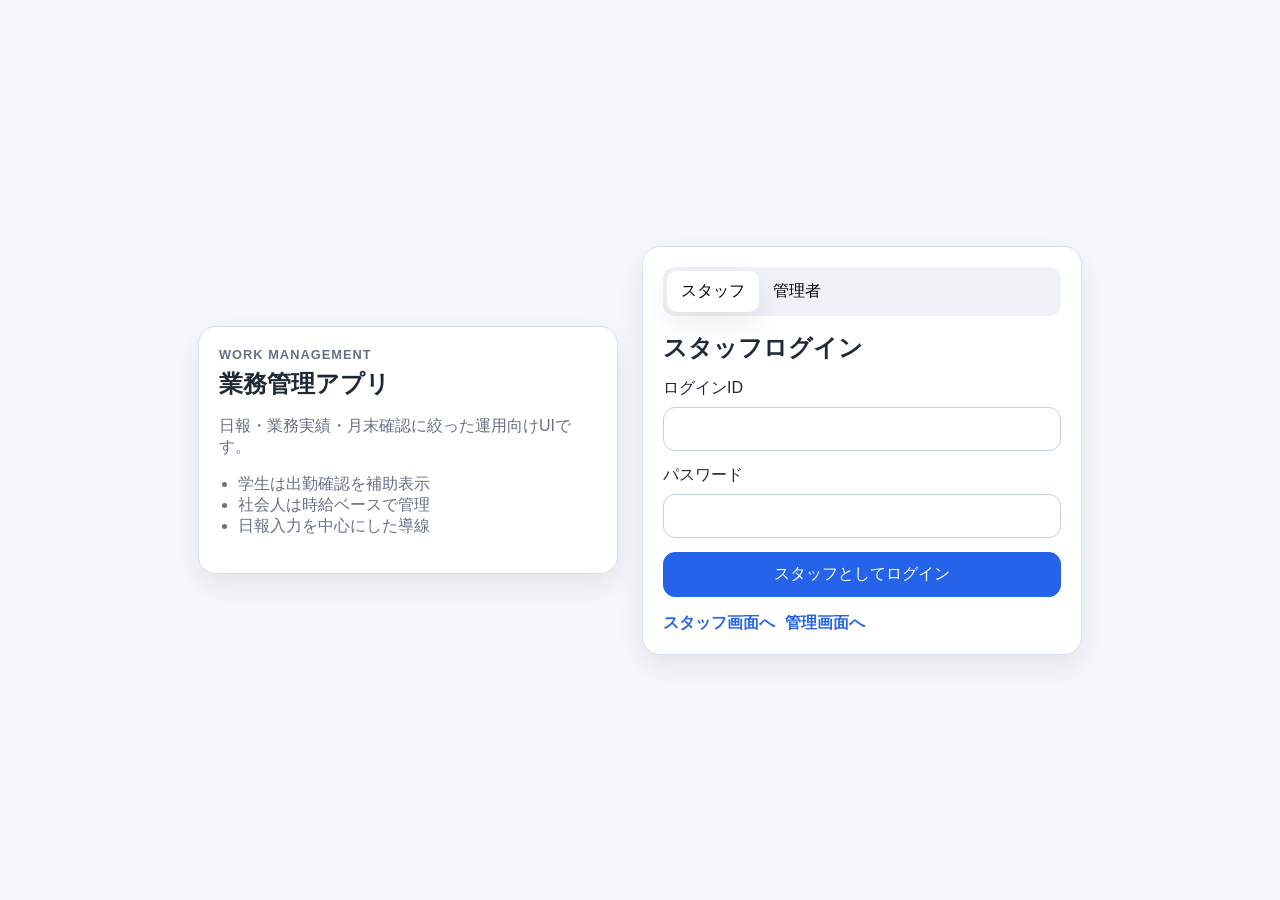
==== admin.html @ e1e83f6e "Add files via upload" ====
<!doctype html>
<html lang="ja">
<head>
  <meta charset="utf-8">
  <meta name="viewport" content="width=device-width, initial-scale=1">
  <title>業務管理アプリ | 管理者</title>
  <link rel="stylesheet" href="./styles.css">
</head>
<body>
  <div class="app-shell">
    <aside class="sidebar">
      <div>
        <p class="eyebrow">Admin</p>
        <h1 class="sidebar-title">業務管理</h1>
      </div>
      <nav class="nav-list">
        <button class="nav-item is-active" data-view="dashboard">ダッシュボード</button>
        <button class="nav-item" data-view="reports">日報管理</button>
        <button class="nav-item" data-view="tasks">業務管理</button>
        <button class="nav-item" data-view="monthly">月末チェック</button>
        <button class="nav-item" data-view="notices">お知らせ管理</button>
        <button class="nav-item" data-view="users">スタッフ管理</button>
      </nav>
      <div class="sidebar-footer">
        <button type="button" class="btn" id="adminLogoutBtn">ログアウト</button>
      </div>
    </aside>

    <main class="main-panel">
      <header class="page-header">
        <div>
          <p class="eyebrow">業務管理アプリ</p>
          <h2 id="adminPageTitle">ダッシュボード</h2>
          <p class="muted" id="adminPageSubtitle">全体状況を確認できます。</p>
        </div>
        <div class="header-meta">
          <div class="user-chip">管理者</div>
        </div>
      </header>

      <section class="view-panel" data-panel="dashboard">
        <div class="dashboard-grid">
          <article class="card metrics-card">
            <div class="metric-row">
              <div><p class="metric-label">未提出日報</p><p class="metric-value" id="adminMissingReports">0</p></div>
              <div><p class="metric-label">期限超過タスク</p><p class="metric-value" id="adminOverdueTasks">0</p></div>
            </div>
            <div class="metric-row">
              <div><p class="metric-label">今月の提出件数</p><p class="metric-value" id="adminMonthReports">0</p></div>
              <div><p class="metric-label">公開中お知らせ</p><p class="metric-value" id="adminActiveNotices">0</p></div>
            </div>
          </article>

          <article class="card highlight-card">
            <p class="section-label">月末チェック</p>
            <h3 id="monthlyTargetText">今月の集計を確認</h3>
            <p class="muted">学生は「出勤時給 + 在宅単価」、社会人は「時給」で集計します。</p>
            <button type="button" class="btn primary" data-jump-view="monthly">月末チェックへ</button>
          </article>
        </div>
      </section>

      <section class="view-panel hidden" data-panel="reports">
        <article class="card">
          <div class="section-head">
            <div><p class="section-label">日報管理</p><h3>提出一覧</h3></div>
            <div class="filter-inline">
              <label><span>月</span><input type="month" id="adminReportMonthFilter"></label>
            </div>
          </div>
          <div class="table-container">
            <table>
              <thead>
                <tr>
                  <th>日付</th>
                  <th>氏名</th>
                  <th>区分</th>
                  <th>勤務形態</th>
                  <th>業務</th>
                  <th>稼働</th>
                  <th>数量</th>
                </tr>
              </thead>
              <tbody id="adminReportTableBody"></tbody>
            </table>
          </div>
        </article>
      </section>

      <section class="view-panel hidden" data-panel="tasks">
        <article class="card">
          <div class="section-head">
            <div><p class="section-label">業務管理</p><h3>業務マスタ</h3></div>
          </div>
          <form id="taskMasterForm" class="form-grid compact-form">
            <label><span>業務名</span><input name="name" required></label>
            <label><span>報酬方式</span>
              <select name="priceType">
                <option value="hourly">時給</option>
                <option value="piece">単価</option>
              </select>
            </label>
            <label><span>単価/時給</span><input type="number" name="unitPrice" min="0" step="1" required></label>
            <label><span>対象</span>
              <select name="workerType">
                <option value="all">全員</option>
                <option value="student">学生</option>
                <option value="employee">社会人</option>
              </select>
            </label>
            <label class="col-span-2"><span>説明</span><textarea name="description" rows="3"></textarea></label>
            <div class="col-span-2 action-row"><button class="btn primary" type="submit">業務を追加</button></div>
          </form>
          <div id="taskMasterMessage" class="inline-message hidden"></div>
          <div id="adminTaskCards" class="stack-list top-gap"></div>
        </article>
      </section>

      <section class="view-panel hidden" data-panel="monthly">
        <article class="card">
          <div class="section-head">
            <div><p class="section-label">月末チェック</p><h3>スタッフ別集計</h3></div>
            <div class="filter-inline">
              <label><span>月</span><input type="month" id="adminMonthlyFilter"></label>
            </div>
          </div>
          <div class="table-container">
            <table>
              <thead>
                <tr>
                  <th>氏名</th>
                  <th>区分</th>
                  <th>出勤時給分</th>
                  <th>在宅単価分</th>
                  <th>社会人時給分</th>
                  <th>合計</th>
                  <th>確定</th>
                </tr>
              </thead>
              <tbody id="adminMonthlyTableBody"></tbody>
            </table>
          </div>
        </article>
      </section>

      <section class="view-panel hidden" data-panel="notices">
        <article class="card">
          <div class="section-head">
            <div><p class="section-label">お知らせ管理</p><h3>連絡事項</h3></div>
          </div>
          <form id="noticeForm" class="form-grid compact-form">
            <label class="col-span-2"><span>タイトル</span><input name="title" required></label>
            <label class="col-span-2"><span>本文</span><textarea name="body" rows="4" required></textarea></label>
            <label><span>重要</span>
              <select name="important"><option value="false">通常</option><option value="true">重要</option></select>
            </label>
            <label><span>公開状態</span>
              <select name="published"><option value="true">公開</option><option value="false">下書き</option></select>
            </label>
            <div class="col-span-2 action-row"><button type="submit" class="btn primary">お知らせを保存</button></div>
          </form>
          <div id="noticeFormMessage" class="inline-message hidden"></div>
          <div id="adminNoticeList" class="stack-list top-gap"></div>
        </article>
      </section>

      <section class="view-panel hidden" data-panel="users">
        <article class="card">
          <div class="section-head">
            <div><p class="section-label">スタッフ管理</p><h3>ユーザー一覧</h3></div>
          </div>
          <div class="table-container">
            <table>
              <thead>
                <tr>
                  <th>氏名</th>
                  <th>ログインID</th>
                  <th>区分</th>
                  <th>スタンプ対象</th>
                </tr>
              </thead>
              <tbody id="adminUsersTableBody"></tbody>
            </table>
          </div>
        </article>
      </section>
    </main>
  </div>

  <script src="./config.js"></script>
  <script src="./shared.js"></script>
  <script src="./admin-app.js"></script>
</body>
</html>
---- styles.css ----
:root {
  --bg: #f4f7fb;
  --panel: #ffffff;
  --line: #d8e0ec;
  --text: #1f2a37;
  --muted: #667085;
  --primary: #2563eb;
  --primary-weak: #dbeafe;
  --success: #16a34a;
  --danger: #dc2626;
  --warning: #d97706;
  --shadow: 0 12px 30px rgba(15, 23, 42, 0.08);
  --radius: 18px;
}
* { box-sizing: border-box; }
body {
  margin: 0;
  font-family: "Hiragino Sans", "Yu Gothic UI", sans-serif;
  background: var(--bg);
  color: var(--text);
}
button, input, select, textarea { font: inherit; }
a { color: inherit; text-decoration: none; }
.hidden { display: none !important; }
.top-gap { margin-top: 20px; }
.app-shell { min-height: 100vh; display: grid; grid-template-columns: 260px 1fr; }
.auth-shell { display: block; }
.auth-layout {
  min-height: 100vh;
  display: grid;
  grid-template-columns: minmax(280px, 420px) minmax(320px, 440px);
  gap: 24px;
  place-content: center;
  padding: 24px;
}
.sidebar {
  background: #152238;
  color: #f8fafc;
  padding: 28px 20px;
  display: flex;
  flex-direction: column;
  gap: 24px;
}
.sidebar-title { margin: 0; font-size: 1.5rem; }
.sidebar-footer { margin-top: auto; }
.nav-list { display: grid; gap: 8px; }
.nav-item {
  padding: 12px 14px;
  border-radius: 12px;
  border: 0;
  background: transparent;
  color: inherit;
  text-align: left;
  cursor: pointer;
}
.nav-item.is-active, .nav-item:hover { background: rgba(255,255,255,.1); }
.main-panel { padding: 28px; display: grid; gap: 20px; }
.page-header {
  display: flex; justify-content: space-between; align-items: flex-start; gap: 16px;
}
.eyebrow { margin: 0 0 6px; font-size: .8rem; font-weight: 700; color: var(--muted); letter-spacing: .08em; text-transform: uppercase; }
.page-header h2, .auth-card h2, .brand-panel h1, .card h3 { margin: 0; }
.muted { color: var(--muted); }
.header-meta { display: flex; gap: 10px; flex-wrap: wrap; }
.user-chip, .status-chip {
  background: var(--panel); border: 1px solid var(--line); border-radius: 999px; padding: 10px 14px; box-shadow: var(--shadow);
}
.card {
  background: var(--panel); border: 1px solid var(--line); border-radius: var(--radius); box-shadow: var(--shadow); padding: 20px;
}
.auth-card { display: grid; gap: 16px; }
.brand-panel { align-self: center; }
.auth-form { display: grid; gap: 14px; }
.auth-form label, .form-grid label { display: grid; gap: 8px; }
input, select, textarea {
  width: 100%; border: 1px solid #c5d0df; border-radius: 12px; background: #fff; padding: 12px 14px;
}
input:focus, select:focus, textarea:focus { outline: 2px solid rgba(37, 99, 235, .18); border-color: var(--primary); }
.btn {
  border: 1px solid #b8c4d5; background: #fff; border-radius: 12px; padding: 11px 14px; cursor: pointer; color: var(--text);
}
.btn.primary { background: var(--primary); color: #fff; border-color: var(--primary); }
.btn.ghost { background: var(--primary-weak); border-color: transparent; color: var(--primary); }
.btn.warning { background: #fff7ed; border-color: #fed7aa; color: var(--warning); }
.inline-message {
  border-radius: 12px; padding: 12px 14px; background: #eff6ff; border: 1px solid #bfdbfe; color: #1d4ed8;
}
.dashboard-grid, .two-column-grid {
  display: grid; gap: 20px; grid-template-columns: repeat(2, minmax(0, 1fr));
}
.highlight-card { background: linear-gradient(135deg, #eff6ff, #ffffff); }
.metrics-card { display: grid; gap: 18px; }
.metric-row { display: grid; gap: 18px; grid-template-columns: repeat(2, minmax(0, 1fr)); }
.metric-label, .section-label { margin: 0 0 8px; font-size: .8rem; color: var(--muted); font-weight: 700; }
.metric-value { margin: 0; font-size: 2rem; font-weight: 700; }
.metric-value.small { font-size: 1.2rem; }
.stack-list { display: grid; gap: 12px; }
.stack-item {
  border: 1px solid var(--line); border-radius: 14px; padding: 14px; background: #fbfdff;
}
.stack-item strong { display: block; margin-bottom: 6px; }
.section-head { display: flex; justify-content: space-between; gap: 12px; align-items: center; margin-bottom: 14px; }
.form-grid { display: grid; gap: 14px; grid-template-columns: repeat(2, minmax(0, 1fr)); }
.compact-form { margin-bottom: 18px; }
.col-span-2 { grid-column: 1 / -1; }
.action-row { display: flex; gap: 10px; justify-content: flex-start; }
.filter-inline { display: flex; gap: 10px; align-items: end; }
.table-container { overflow: auto; }
table { width: 100%; border-collapse: collapse; min-width: 720px; }
th, td { padding: 12px 10px; border-bottom: 1px solid var(--line); text-align: left; vertical-align: top; }
th { background: #f8fafc; font-size: .9rem; }
.badge { display: inline-flex; align-items: center; padding: 4px 10px; border-radius: 999px; font-size: .8rem; font-weight: 700; }
.badge.blue { background: #dbeafe; color: #1d4ed8; }
.badge.green { background: #dcfce7; color: #15803d; }
.badge.orange { background: #ffedd5; color: #c2410c; }
.badge.red { background: #fee2e2; color: #b91c1c; }
.tab-group { display: inline-flex; background: #eef2f7; padding: 4px; border-radius: 12px; }
.tab-btn { border: 0; background: transparent; padding: 10px 14px; border-radius: 10px; cursor: pointer; }
.tab-btn.is-active { background: #fff; box-shadow: var(--shadow); }
.auth-links { display: flex; gap: 10px; }
.link-btn { color: var(--primary); font-weight: 700; }
.bullet-list { padding-left: 1.2rem; color: var(--muted); }
.stamp-card { margin-top: 14px; display: grid; gap: 10px; }
@media (max-width: 960px) {
  .app-shell { grid-template-columns: 1fr; }
  .sidebar { position: sticky; top: 0; z-index: 5; padding: 18px; }
  .auth-layout, .dashboard-grid, .two-column-grid, .metric-row, .form-grid { grid-template-columns: 1fr; }
  .main-panel { padding: 18px; }
  .page-header, .section-head, .action-row { flex-direction: column; align-items: stretch; }
}
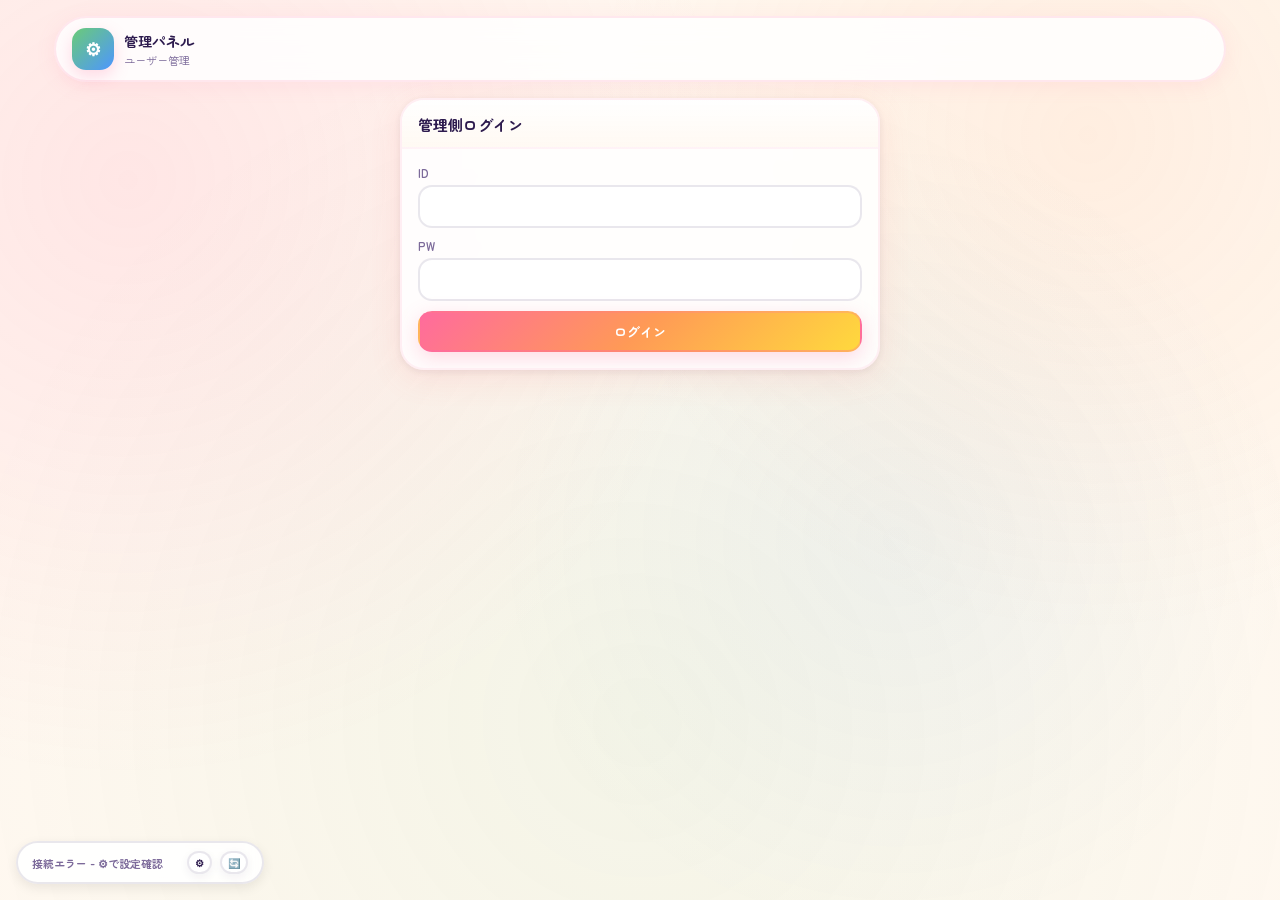
==== commit 77f5625c: "Add files via upload" ====
--- a/admin.html
+++ b/admin.html
@@ -1,194 +1,310 @@
 <!doctype html>
 <html lang="ja">
 <head>
-  <meta charset="utf-8">
-  <meta name="viewport" content="width=device-width, initial-scale=1">
-  <title>業務管理アプリ | 管理者</title>
-  <link rel="stylesheet" href="./styles.css">
+  <meta charset="utf-8"/>
+  <meta name="viewport" content="width=device-width,initial-scale=1"/>
+  <title>業務管理アプリ - 管理者</title>
+  <link rel="preconnect" href="https://fonts.googleapis.com">
+  <link href="https://fonts.googleapis.com/css2?family=Zen+Maru+Gothic:wght@400;700;900&family=Fredoka:wght@400;600;700&display=swap" rel="stylesheet">
+  <link rel="stylesheet" href="./common.css?v=4">
+  <link rel="stylesheet" href="./admin.css?v=2">
 </head>
 <body>
-  <div class="app-shell">
-    <aside class="sidebar">
-      <div>
-        <p class="eyebrow">Admin</p>
-        <h1 class="sidebar-title">業務管理</h1>
+<div class="wrap">
+
+<!-- ======= 管理側ログイン ======= -->
+<section id="adminAuth" class="hidden">
+  <div class="topbar"><div class="brand"><div class="logo" style="background:var(--grad2);transform:rotate(0);">⚙</div><div class="t"><h1>管理パネル</h1><p>ユーザー管理</p></div></div>
+    <div class="actions"></div></div>
+  <div class="authGrid"><div class="card"><div class="hd"><div><p class="title">管理側ログイン</p></div></div>
+    <div class="bd"><div class="err" id="adminAuthErr">ログイン失敗</div>
+      <div style="display:grid;gap:10px;"><div><label>ID</label><input id="adminLoginId" autocomplete="username"></div><div><label>PW</label><input id="adminLoginPw" type="password" autocomplete="current-password"></div>
+        <button id="btnAdminLogin" class="btn primary" type="button">ログイン</button>
+</div></div></div></div>
+</section>
+
+<!-- ======= 管理：業務日報管理 ======= -->
+<section id="adminReportMgmt" class="hidden">
+  <div class="topbar"><div class="brand"><div class="logo" style="background:var(--grad2);transform:rotate(0);">📊</div><div class="t"><h1>業務日報管理</h1><p id="armMonthInfo">---</p></div></div>
+    <div class="actions"><button class="btn" id="armLogout">ログアウト</button></div></div>
+  <div class="admin-tabs">
+    <div class="admin-tab active" id="tabRM">📊 業務日報管理</div>
+    <div class="admin-tab" id="tabSM">🌟 スタンプ管理</div>
+    <div class="admin-tab" id="tabTL">📑 業務一覧</div>
+    <div class="admin-tab" id="tabDD">⚙ プルダウン編集</div>
+    <div class="admin-tab" id="tabMC">📋 月末チェック</div>
+  </div>
+  <div id="adminNotif1" class="admin-notification hidden"></div>
+  <!-- Sub-tabs for サマリー / ユーザー追加 -->
+  <div class="sub-tabs" id="armSubTabs">
+    <div class="sub-tab active" id="armSubTabSummary">📊 サマリー</div>
+    <div class="sub-tab" id="armSubTabAddUser">👤 ユーザー追加</div>
+  </div>
+  <div class="card hidden" id="armAddUserCard"><div class="hd"><div><p class="title">ユーザー追加</p></div></div>
+    <div class="bd">
+      <div class="row"><div><label>ユーザーID</label><input id="newUserId" placeholder="user02"></div><div><label>パスワード</label><input id="newUserPw" placeholder="pass02"></div></div>
+      <div class="row" style="margin-top:10px;"><div><label>ユーザー名</label><input id="newUserName" placeholder="山田"></div><div><label>種別</label><select id="newUserType"><option value="学生">学生</option><option value="社会人">社会人</option></select></div></div>
+      <div style="margin-top:10px;"><button id="btnAddUser" class="btn primary" style="width:100%;">追加</button></div>
+    </div></div>
+  <div class="card" id="armSummaryCard"><div class="hd"><div><p class="title">📊 全ユーザー業務日報サマリー</p></div>
+    <div><button class="btn success small" id="armExportExcel">📥 Excel出力</button></div></div>
+    <div class="bd">
+      <div class="filter-bar"><div class="fg"><label>年</label><select id="armFilterYear"></select></div><div class="fg"><label>月</label><select id="armFilterMonth"></select></div><div class="fg"><label>業務形態</label><select id="armFilterType"><option value="出勤">出勤</option><option value="在宅">在宅</option><option value="全て">全て</option></select></div><div class="fg"><label>種別</label><select id="armFilterUserType"><option value="全て">全て</option><option value="社会人">社会人</option><option value="学生">学生</option></select></div></div>
+      <div class="tableWrap"><table><thead><tr><th>#</th><th>ID</th><th>名前</th><th>種別</th><th>勤務</th><th>回数</th><th>給与</th><th>校正/ｲﾝｾﾝﾃｨﾌﾞ</th><th>ｽﾀﾝﾌﾟ</th><th>合計</th><th>交通費</th><th>操作</th></tr></thead><tbody id="armTbody"></tbody></table></div>
+      <div class="sub" style="margin-top:8px;" id="armMeta"></div>
+    </div></div>
+</section>
+
+<!-- ======= 管理：業務日報詳細 ======= -->
+<section id="adminReportDetail" class="hidden">
+  <div class="topbar"><div class="brand"><div class="logo" style="background:linear-gradient(135deg,#ffd93d,#ff9a56);transform:rotate(0);">📋</div><div class="t"><h1>業務日報詳細</h1><p><span id="ardUserName">---</span>（<span id="ardUserId">---</span>）</p></div></div>
+    <div class="actions"><button class="btn success" id="ardExport">📥 エクスポート</button><button class="btn" id="ardBack">戻る</button></div></div>
+  <div class="card"><div class="hd"><div><p class="title">📋 業務日報一覧</p><p class="sub">ダブルクリックで編集（勤務・給与は自動）</p></div>
+    <div style="display:flex;gap:8px;align-items:center;flex-wrap:wrap;"><div class="summary-chip" style="border-color:rgba(255,215,61,.3);background:linear-gradient(135deg,rgba(255,215,61,.12),rgba(255,154,86,.08));"><div><div class="sk" id="ardProofLabel">校正ｲﾝｾﾝﾃｨﾌﾞ合計</div><div class="sv" id="ardProofTotal">0円</div></div></div></div></div>
+    <div class="bd">
+      <div class="filter-bar"><div class="fg"><label>年</label><select id="ardFilterYear"></select></div><div class="fg"><label>月</label><select id="ardFilterMonth"></select></div><div class="fg"><label>形態</label><select id="ardFilterType"><option value="出勤">出勤</option><option value="在宅">在宅</option><option value="全て">全て</option></select></div></div>
+      <div class="summary-bar" id="ardSummaryBar"></div>
+      <div class="tableWrap"><table class="report-table"><thead id="ardThead"></thead><tbody id="ardTbody"></tbody></table></div>
+    </div></div>
+</section>
+
+<!-- ======= 管理：業務一覧 ======= -->
+<section id="adminTaskList" class="hidden">
+  <div class="topbar"><div class="brand"><div class="logo" style="background:var(--grad2);transform:rotate(0);">📑</div><div class="t"><h1>業務一覧管理</h1><p>全スタッフの業務</p></div></div>
+    <div class="actions"><button class="btn" id="atlLogout">ログアウト</button></div></div>
+  <div class="admin-tabs">
+    <div class="admin-tab" id="tabRM3">📊 業務日報管理</div>
+    <div class="admin-tab" id="tabSM3">🌟 スタンプ管理</div>
+    <div class="admin-tab active" id="tabTL3">📑 業務一覧</div>
+    <div class="admin-tab" id="tabDD3">⚙ プルダウン編集</div>
+    <div class="admin-tab" id="tabMC3">📋 月末チェック</div>
+  </div>
+  <div id="adminNotif3" class="admin-notification hidden"></div>
+  <div class="card"><div class="hd"><div><p class="title">📊 稼働状況</p></div></div><div class="bd" id="atlWorkloadArea"></div></div>
+  <div class="card"><div class="hd"><div><p class="title">📑 業務一覧</p><p class="sub">ダブルクリックで編集・削除可能</p></div>
+    <div><button class="btn primary small" id="atlAddTask">＋ 新規業務追加</button></div></div>
+    <div class="bd">
+      <div class="sub-tabs" id="atlSubTabs"></div>
+      <div class="filter-bar">
+        <div class="fg"><label>日付種類</label><select id="atlDateType"><option value="requestDate">依頼日</option><option value="deadline">期限日</option><option value="completionDate">完了日</option></select></div>
+        <div class="fg"><label>年</label><select id="atlYear"></select></div>
+        <div class="fg"><label>月</label><select id="atlMonth"></select></div>
+        <div class="fg"><label>担当社員</label><select id="atlEmployee"></select></div>
+        <div class="fg"><label>担当ｽﾀｯﾌ</label><select id="atlStaff"></select></div>
+        <div class="fg"><label>状況</label><select id="atlStatus"><option value="全て">全て</option><option value="依頼前">依頼前</option><option value="依頼中">依頼中</option><option value="期限超過">期限超過</option><option value="完了">完了</option><option value="キャンセル">キャンセル</option></select></div>
       </div>
-      <nav class="nav-list">
-        <button class="nav-item is-active" data-view="dashboard">ダッシュボード</button>
-        <button class="nav-item" data-view="reports">日報管理</button>
-        <button class="nav-item" data-view="tasks">業務管理</button>
-        <button class="nav-item" data-view="monthly">月末チェック</button>
-        <button class="nav-item" data-view="notices">お知らせ管理</button>
-        <button class="nav-item" data-view="users">スタッフ管理</button>
-      </nav>
-      <div class="sidebar-footer">
-        <button type="button" class="btn" id="adminLogoutBtn">ログアウト</button>
+      <div class="tableWrap"><table><thead id="atlThead"></thead><tbody id="atlTbody"></tbody></table></div>
+    </div></div>
+</section>
+
+<!-- ======= 管理：プルダウン編集 ======= -->
+<section id="adminDropdownEdit" class="hidden">
+  <div class="topbar"><div class="brand"><div class="logo" style="background:var(--grad2);transform:rotate(0);">⚙</div><div class="t"><h1>プルダウン編集</h1><p>業務種類・担当社員の管理</p></div></div>
+    <div class="actions"><button class="btn" id="ddeLogout">ログアウト</button></div></div>
+  <div class="admin-tabs">
+    <div class="admin-tab" id="tabRM4">📊 業務日報管理</div>
+    <div class="admin-tab" id="tabSM4">🌟 スタンプ管理</div>
+    <div class="admin-tab" id="tabTL4">📑 業務一覧</div>
+    <div class="admin-tab active" id="tabDD4">⚙ プルダウン編集</div>
+    <div class="admin-tab" id="tabMC4">📋 月末チェック</div>
+  </div>
+  <div id="adminNotif4" class="admin-notification hidden"></div>
+  <div class="grid">
+    <div class="card"><div class="hd"><div><p class="title">業務種類</p><p class="sub">業務種類名と単価（円）</p></div></div>
+      <div class="bd"><div id="ddTaskTypeList"></div>
+        <div class="row3" style="margin-top:10px;"><div><input id="ddNewTaskType" placeholder="新しい業務種類"></div><div><input id="ddNewTaskPrice" type="text" inputmode="numeric" placeholder="単価（円）"></div><div><button class="btn primary" id="ddAddTaskType" style="width:100%;">追加</button></div></div></div></div>
+    <div class="card"><div class="hd"><div><p class="title">担当社員</p></div></div>
+      <div class="bd"><div id="ddEmployeeList"></div>
+        <div class="row" style="margin-top:10px;"><div><input id="ddNewEmployee" placeholder="新しい担当社員名"></div><div><button class="btn primary" id="ddAddEmployee" style="width:100%;">追加</button></div></div></div></div>
+  </div>
+  <div class="card"><div class="hd"><div><p class="title">スタッフ一覧</p><p class="sub">ID・PW・スタッフ名・種別・時給の編集・削除</p></div></div>
+    <div class="bd"><div id="ddStaffList"></div></div></div>
+  <div class="card"><div class="hd"><div><p class="title">🔐 管理者アカウント</p><p class="sub">管理画面のログインID・パスワードの変更</p></div></div>
+    <div class="bd">
+      <div class="row"><div class="form-group"><label>管理者ID</label><input id="adminCredId" placeholder="管理者ID"></div>
+        <div class="form-group">
+    <label>旧パスワード（現在）</label>
+    <input id="adminCredOldPw" type="password" placeholder="旧パスワード">
+  </div>
+
+  <div class="form-group">
+    <label>新パスワード</label>
+    <input id="adminCredPw" type="password" placeholder="新パスワード">
+  </div>
+</div></div>
+      <button class="btn primary" id="adminCredSave" style="width:100%;margin-top:10px;">変更を保存 ✅</button>
+    </div></div>
+</section>
+
+<!-- ======= 管理：スタンプカード ======= -->
+<section id="adminHome" class="hidden">
+  <div class="topbar"><div class="brand"><div class="logo" style="background:var(--grad2);transform:rotate(0);">⚙</div><div class="t"><h1>管理TOP</h1><p id="adminMonthInfo">---</p></div></div>
+    <div class="actions"><button class="btn" id="adminLogout">ログアウト</button><button class="btn" id="btnExport">エクスポート</button><button class="btn danger" id="btnResetAll">全初期化</button></div></div>
+  <div class="admin-tabs">
+    <div class="admin-tab" id="tabRM2">📊 業務日報管理</div>
+    <div class="admin-tab active" id="tabSM2">🌟 スタンプ管理</div>
+    <div class="admin-tab" id="tabTL2">📑 業務一覧</div>
+    <div class="admin-tab" id="tabDD2">⚙ プルダウン編集</div>
+    <div class="admin-tab" id="tabMC2">📋 月末チェック</div>
+  </div>
+  <div id="adminNotif2" class="admin-notification hidden"></div>
+  <div class="card" style="margin-bottom:12px;border:2px solid rgba(255,154,86,.25);background:linear-gradient(135deg,rgba(255,248,240,.95),rgba(255,255,255,.9));">
+<div class="bd" style="text-align:center;padding:16px;">
+<div style="font-family:var(--font-display);font-size:13px;color:var(--muted);margin-bottom:4px;">📝 今日の合言葉（学生の出勤補助）</div>
+<div id="adminTodayPassword" style="font-size:28px;font-weight:900;font-family:var(--font-display);color:var(--orange);letter-spacing:4px;">---</div>
+</div></div>
+<div class="card"><div class="hd"><div><p class="title">ユーザー一覧</p></div></div>
+    <div class="bd"><div class="tableWrap"><table><thead><tr><th>#</th><th>ID</th><th>名前</th><th>種別</th><th>今週</th><th>月間</th><th>累計</th><th>ランク</th><th>単価</th><th>ｲﾝｾﾝﾃｨﾌﾞ</th><th>申請</th><th>編集</th></tr></thead><tbody id="adminTbody"></tbody></table></div>
+      <div class="sub" style="margin-top:8px;" id="adminMeta"></div></div></div>
+  <div class="card"><div class="hd"><div><p class="title">📢 お知らせ管理</p><p class="sub">スタッフ画面に表示される簡易お知らせです</p></div></div>
+    <div class="bd">
+      <div class="notice-form-grid">
+        <div class="form-group"><label>タイトル</label><input id="adminNoticeTitle" placeholder="例：今週の日報締切"></div>
+        <div class="form-group"><label>対象</label><select id="adminNoticeTarget"><option value="全員">全員</option><option value="学生">学生のみ</option><option value="社会人">社会人のみ</option></select></div>
+        <div class="form-group"><label>掲載開始</label><input id="adminNoticeStart" type="date"></div>
+        <div class="form-group"><label>掲載終了</label><input id="adminNoticeEnd" type="date"></div>
       </div>
-    </aside>
-
-    <main class="main-panel">
-      <header class="page-header">
-        <div>
-          <p class="eyebrow">業務管理アプリ</p>
-          <h2 id="adminPageTitle">ダッシュボード</h2>
-          <p class="muted" id="adminPageSubtitle">全体状況を確認できます。</p>
-        </div>
-        <div class="header-meta">
-          <div class="user-chip">管理者</div>
-        </div>
-      </header>
-
-      <section class="view-panel" data-panel="dashboard">
-        <div class="dashboard-grid">
-          <article class="card metrics-card">
-            <div class="metric-row">
-              <div><p class="metric-label">未提出日報</p><p class="metric-value" id="adminMissingReports">0</p></div>
-              <div><p class="metric-label">期限超過タスク</p><p class="metric-value" id="adminOverdueTasks">0</p></div>
-            </div>
-            <div class="metric-row">
-              <div><p class="metric-label">今月の提出件数</p><p class="metric-value" id="adminMonthReports">0</p></div>
-              <div><p class="metric-label">公開中お知らせ</p><p class="metric-value" id="adminActiveNotices">0</p></div>
-            </div>
-          </article>
-
-          <article class="card highlight-card">
-            <p class="section-label">月末チェック</p>
-            <h3 id="monthlyTargetText">今月の集計を確認</h3>
-            <p class="muted">学生は「出勤時給 + 在宅単価」、社会人は「時給」で集計します。</p>
-            <button type="button" class="btn primary" data-jump-view="monthly">月末チェックへ</button>
-          </article>
-        </div>
-      </section>
-
-      <section class="view-panel hidden" data-panel="reports">
-        <article class="card">
-          <div class="section-head">
-            <div><p class="section-label">日報管理</p><h3>提出一覧</h3></div>
-            <div class="filter-inline">
-              <label><span>月</span><input type="month" id="adminReportMonthFilter"></label>
-            </div>
-          </div>
-          <div class="table-container">
-            <table>
-              <thead>
-                <tr>
-                  <th>日付</th>
-                  <th>氏名</th>
-                  <th>区分</th>
-                  <th>勤務形態</th>
-                  <th>業務</th>
-                  <th>稼働</th>
-                  <th>数量</th>
-                </tr>
-              </thead>
-              <tbody id="adminReportTableBody"></tbody>
-            </table>
-          </div>
-        </article>
-      </section>
-
-      <section class="view-panel hidden" data-panel="tasks">
-        <article class="card">
-          <div class="section-head">
-            <div><p class="section-label">業務管理</p><h3>業務マスタ</h3></div>
-          </div>
-          <form id="taskMasterForm" class="form-grid compact-form">
-            <label><span>業務名</span><input name="name" required></label>
-            <label><span>報酬方式</span>
-              <select name="priceType">
-                <option value="hourly">時給</option>
-                <option value="piece">単価</option>
-              </select>
-            </label>
-            <label><span>単価/時給</span><input type="number" name="unitPrice" min="0" step="1" required></label>
-            <label><span>対象</span>
-              <select name="workerType">
-                <option value="all">全員</option>
-                <option value="student">学生</option>
-                <option value="employee">社会人</option>
-              </select>
-            </label>
-            <label class="col-span-2"><span>説明</span><textarea name="description" rows="3"></textarea></label>
-            <div class="col-span-2 action-row"><button class="btn primary" type="submit">業務を追加</button></div>
-          </form>
-          <div id="taskMasterMessage" class="inline-message hidden"></div>
-          <div id="adminTaskCards" class="stack-list top-gap"></div>
-        </article>
-      </section>
-
-      <section class="view-panel hidden" data-panel="monthly">
-        <article class="card">
-          <div class="section-head">
-            <div><p class="section-label">月末チェック</p><h3>スタッフ別集計</h3></div>
-            <div class="filter-inline">
-              <label><span>月</span><input type="month" id="adminMonthlyFilter"></label>
-            </div>
-          </div>
-          <div class="table-container">
-            <table>
-              <thead>
-                <tr>
-                  <th>氏名</th>
-                  <th>区分</th>
-                  <th>出勤時給分</th>
-                  <th>在宅単価分</th>
-                  <th>社会人時給分</th>
-                  <th>合計</th>
-                  <th>確定</th>
-                </tr>
-              </thead>
-              <tbody id="adminMonthlyTableBody"></tbody>
-            </table>
-          </div>
-        </article>
-      </section>
-
-      <section class="view-panel hidden" data-panel="notices">
-        <article class="card">
-          <div class="section-head">
-            <div><p class="section-label">お知らせ管理</p><h3>連絡事項</h3></div>
-          </div>
-          <form id="noticeForm" class="form-grid compact-form">
-            <label class="col-span-2"><span>タイトル</span><input name="title" required></label>
-            <label class="col-span-2"><span>本文</span><textarea name="body" rows="4" required></textarea></label>
-            <label><span>重要</span>
-              <select name="important"><option value="false">通常</option><option value="true">重要</option></select>
-            </label>
-            <label><span>公開状態</span>
-              <select name="published"><option value="true">公開</option><option value="false">下書き</option></select>
-            </label>
-            <div class="col-span-2 action-row"><button type="submit" class="btn primary">お知らせを保存</button></div>
-          </form>
-          <div id="noticeFormMessage" class="inline-message hidden"></div>
-          <div id="adminNoticeList" class="stack-list top-gap"></div>
-        </article>
-      </section>
-
-      <section class="view-panel hidden" data-panel="users">
-        <article class="card">
-          <div class="section-head">
-            <div><p class="section-label">スタッフ管理</p><h3>ユーザー一覧</h3></div>
-          </div>
-          <div class="table-container">
-            <table>
-              <thead>
-                <tr>
-                  <th>氏名</th>
-                  <th>ログインID</th>
-                  <th>区分</th>
-                  <th>スタンプ対象</th>
-                </tr>
-              </thead>
-              <tbody id="adminUsersTableBody"></tbody>
-            </table>
-          </div>
-        </article>
-      </section>
-    </main>
-  </div>
-
-  <script src="./config.js"></script>
-  <script src="./shared.js"></script>
-  <script src="./admin-app.js"></script>
+      <div class="form-group" style="margin-top:10px;"><label>本文</label><textarea id="adminNoticeBody" placeholder="お知らせ内容を入力"></textarea></div>
+      <div style="display:flex;gap:8px;flex-wrap:wrap;margin-top:10px;"><button class="btn primary" id="btnSaveAdminNotice">お知らせを追加</button><button class="btn ghost" id="btnClearAdminNotice">入力をクリア</button></div>
+      <div style="margin-top:14px;" id="adminNoticeList" class="notice-board"></div>
+    </div></div>
+</section>
+
+<!-- ======= 管理：ユーザー編集 ======= -->
+<section id="adminEdit" class="hidden">
+  <div class="topbar"><div class="brand"><div class="logo" style="background:linear-gradient(135deg,#ffd93d,#ff9a56);transform:rotate(0);">✏</div><div class="t"><h1>ユーザー編集</h1><p><span id="editUserName">---</span>（<span id="editUserId">---</span>）</p></div></div>
+    <div class="actions"><button class="btn" id="backToAdminHome">管理TOPへ</button><button class="btn danger" id="resetThisUser">初期化</button></div></div>
+  <div class="grid">
+    <div class="card"><div class="hd"><div><p class="title">編集パネル</p></div><span class="tag">ADMIN</span></div>
+      <div class="bd">
+        <div class="form-section"><div class="form-title">ユーザー情報</div>
+          <div class="row" style="margin-bottom:10px;"><div class="form-group"><label>ID</label><input id="editUid"></div><div class="form-group"><label>名前</label><input id="editUname"></div></div>
+          <div class="row" style="margin-bottom:10px;"><div class="form-group"><label>PW</label><input id="editUpw" type="text"></div><div class="form-group"><label>種別</label><select id="editUserType"><option value="学生">学生</option><option value="社会人">社会人</option></select></div></div>
+          <button id="btnSaveUserInfo" class="btn success" style="width:100%;">情報を保存</button></div>
+        <div class="statgrid" style="margin-top:12px;">
+          <div class="stat"><div class="k">累計</div><div class="v"><span id="eTotal">0</span><span class="u">pt</span></div></div>
+          <div class="stat"><div class="k">今月</div><div class="v"><span id="eMonth">0</span><span class="u">回</span></div></div>
+          <div class="stat"><div class="k">今週</div><div class="v"><span id="eWeek">0</span><span class="u">回</span></div></div>
+          <div class="stat"><div class="k">表示月</div><div class="v" style="font-size:14px;"><span id="eMonthKey">----</span></div></div></div>
+        <div id="incentiveDisplay" style="margin-top:12px;"></div>
+        <div class="help"><b>ランク</b>：R1(~50)300円/R2(~150)400円/R3(~300)500円/R4(~500)600円/R5(~800)700円/R6(801~)800円<br><b>ｲﾝｾﾝﾃｨﾌﾞ</b>：25回=5000円/50回=+回数×100円/201以降50毎=40000円<br><b>緊急</b>=3pt</div>
+      </div></div>
+    <div class="card"><div class="bd">
+      <div class="calTop"><div><div class="monthLabel" id="editMonthLabel">----</div><div class="sub">1回目=通常/2回目=緊急(赤)/3回目=解除</div></div>
+        <div class="calNav"><button id="ePrev" class="btn small">◀</button><button id="eThis" class="btn primary small">今月</button><button id="eNext" class="btn small">▶</button></div></div>
+      <div class="calGrid" id="editCal"></div>
+      <div class="stamp-legend" style="margin-top:10px;"><div class="stamp-legend-item"><div class="dot normal" style="width:16px;height:16px;border-radius:6px;background:var(--grad1);"></div><span>通常(1pt)</span></div><div class="stamp-legend-item"><div class="dot emg" style="width:16px;height:16px;border-radius:6px;background:linear-gradient(135deg,#ff4757,#c0392b);"></div><span>緊急(3pt)</span></div></div>
+    </div></div>
+  </div>
+</section>
+
+<!-- ======= 管理：月末チェック ======= -->
+<section id="adminMonthCheck" class="hidden">
+  <div class="topbar"><div class="brand"><div class="logo" style="background:var(--grad2);transform:rotate(0);">📋</div><div class="t"><h1>月末チェック</h1><p>業務日報と業務一覧の照合</p></div></div>
+    <div class="actions"><button class="btn" id="mcLogout">ログアウト</button></div></div>
+  <div class="admin-tabs">
+    <div class="admin-tab" id="tabRM5">📊 業務日報管理</div>
+    <div class="admin-tab" id="tabSM5">🌟 スタンプ管理</div>
+    <div class="admin-tab" id="tabTL5">📑 業務一覧</div>
+    <div class="admin-tab" id="tabDD5">⚙ プルダウン編集</div>
+    <div class="admin-tab active" id="tabMC5">📋 月末チェック</div>
+  </div>
+  <div id="adminNotif5" class="admin-notification hidden"></div>
+  <div class="card"><div class="hd"><div><p class="title">📋 月末チェック一覧</p><p class="sub">在宅業務の日報と業務管理の工数照合</p></div></div>
+    <div class="bd">
+      <div class="filter-bar"><div class="fg"><label>年</label><select id="mcYear"></select></div><div class="fg"><label>月</label><select id="mcMonth"></select></div></div>
+      <div class="tableWrap"><table><thead id="mcThead"></thead><tbody id="mcTbody"></tbody></table></div>
+      <div id="mcConfirmArea" style="margin-top:12px;"></div>
+    </div></div>
+  <div class="card hidden" id="mcDetailCard"><div class="hd"><div><p class="title" id="mcDetailTitle">詳細</p></div>
+    <div><button class="btn small" id="mcDetailClose">閉じる</button></div></div>
+    <div class="bd"><div class="tableWrap"><table><thead id="mcDetailThead"></thead><tbody id="mcDetailTbody"></tbody></table></div></div></div>
+</section>
+</div>
+
+<!-- Overlays -->
+<div class="overlay" id="overlay" style="display:none;"><div class="modal"><div class="mh"><div><h3 id="mTitle">---</h3><div class="sub" id="mSub">---</div></div><button id="mClose" class="btn small">閉じる</button></div>
+  <div class="mb"><p id="mBody">---</p><div class="celebrate"><p class="big" id="mBig">🎉</p><div class="small" id="mSmall">---</div></div></div></div></div>
+
+<div class="overlay" id="fileOverlay" style="display:none;">
+  <div class="modal" style="max-width:400px;">
+    <div class="mh"><div><h3>📎 ファイル提出</h3><p class="sub">複数ファイルを添付できます</p></div><button class="btn small" id="fileOverlayClose">閉じる</button></div>
+    <div class="mb">
+      <div class="drop-zone" id="dropZone"><div class="dz-icon">📂</div><div class="dz-text">ファイルをドラッグ＆ドロップ</div><div class="dz-file" id="dzFileName"></div>
+        <input type="file" id="fileInput" multiple style="display:none;"></div>
+      <div class="file-list" id="fileList"></div>
+      <button class="btn success" id="fileSubmitBtn" style="width:100%;margin-top:12px;" disabled>完了 ✅</button>
+      <button class="btn primary" id="fileSubmitDirectBtn" type="button" style="width:100%;margin-top:10px;">提出（ファイルなしでも完了）</button>
+    </div>
+  </div>
+</div>
+
+<div class="overlay" id="taskAddOverlay" style="display:none;">
+  <div class="modal" style="max-width:600px;">
+    <div class="mh"><div><h3 id="taskAddTitle">📑 新規業務追加</h3></div><button class="btn small" id="taskAddClose">閉じる</button></div>
+    <div class="mb" style="max-height:70vh;overflow-y:auto;">
+      <div class="row" style="margin-bottom:10px;"><div class="form-group"><label>業務形態</label><select id="taWorkType"><option value="出勤">出勤</option><option value="在宅">在宅</option></select></div><div class="form-group"><label>状況</label><select id="taStatus"><option>依頼前</option><option>依頼中</option><option>期限超過</option><option>完了</option><option>キャンセル</option></select></div></div>
+      <div class="row" style="margin-bottom:10px;"><div class="form-group"><label>依頼日</label><input type="date" id="taRequestDate"></div><div class="form-group"><label>期限日</label><input type="date" id="taDeadline"></div></div>
+      <div class="row" style="margin-bottom:10px;"><div class="form-group"><label>完了日</label><input type="date" id="taCompletionDate"></div><div class="form-group"><label>工数</label><input type="number" id="taManHours" min="0" value="1"></div></div>
+      <div class="form-group"><label>テキストコード</label><div id="taTextCodesArea"></div></div>
+      <div class="row" style="margin-bottom:10px;"><div class="form-group"><label>業務種類</label><select id="taTaskType"></select></div><div class="form-group"><label>担当社員</label><select id="taEmployee"></select></div></div>
+      <div class="form-group"><label>担当スタッフ</label><select id="taStaff"></select></div>
+      <div class="form-group"><label>内容</label><textarea id="taContent" placeholder="内容を記入"></textarea></div>
+      <div class="form-group"><label>備考</label><textarea id="taNote" placeholder="備考を記入" style="min-height:50px;"></textarea></div>
+      <button class="btn primary" id="taskAddSave" style="width:100%;margin-top:10px;">保存 ✅</button>
+    </div>
+  </div>
+</div>
+
+<div class="dd-edit-overlay" id="ddEditOverlay" style="display:none;">
+  <div class="dd-edit-modal">
+    <div class="mh"><div><h3 id="ddEditTitle">業務種類を編集</h3></div><button class="btn small" id="ddEditClose">閉じる</button></div>
+    <div class="mb" style="display:grid;gap:10px;">
+      <div><label>業務種類名</label><input id="ddEditName" placeholder="業務種類名"></div>
+      <div><label>単価（円）</label><input id="ddEditPrice" type="text" inputmode="numeric" placeholder="例：500"></div>
+      <button class="btn primary" id="ddEditSave" style="width:100%;">保存 ✅</button>
+    </div>
+  </div>
+</div>
+
+<!-- Staff Edit Overlay -->
+<div class="dd-edit-overlay" id="staffEditOverlay" style="display:none;">
+  <div class="dd-edit-modal" style="max-width:450px;">
+    <div class="mh"><div><h3>👤 スタッフ情報編集</h3></div><button class="btn small" id="staffEditClose">閉じる</button></div>
+    <div class="mb" style="display:grid;gap:10px;">
+      <div class="row"><div><label>ログインID</label><input id="seId" placeholder="ログインID"></div><div><label>パスワード</label><input id="sePw" type="text" placeholder="パスワード"></div></div>
+      <div class="row"><div><label>スタッフ名</label><input id="seName" placeholder="スタッフ名"></div><div><label>種別</label><select id="seType"><option value="学生">学生</option><option value="社会人">社会人</option></select></div></div>
+      <div><label>時給（円）</label><input id="seRate" type="text" inputmode="numeric" placeholder="例：1300"></div>
+      <button class="btn primary" id="staffEditSave" style="width:100%;">保存 ✅</button>
+    </div>
+  </div>
+</div>
+
+<script src="./config.js?v=3"></script>
+<script src="./common.js?v=4"></script>
+<script src="./admin.js?v=2"></script>
+
+</div>
+
+<!-- API Setup Overlay -->
+<div class="overlay" id="apiSetupOverlay" style="display:none;">
+  <div class="modal" style="max-width:450px;">
+    <div class="mh"><div><h3>⚙ API接続設定</h3><p class="sub">Google Apps Script Web App URL</p></div><button class="btn small" id="apiSetupClose">閉じる</button></div>
+    <div class="mb" style="text-align:left;">
+      <div style="margin-bottom:10px;"><label>API URL</label><input id="apiUrlInput" placeholder="https://script.google.com/macros/s/.../exec"></div>
+      <div id="apiSetupStatus" style="font-size:12px;margin-bottom:10px;">未設定</div>
+      <div style="display:flex;gap:8px;"><button class="btn primary" id="apiSetupSave" style="flex:1;">接続テスト＆保存</button><button class="btn danger" id="apiSetupClear">切断</button></div>
+    </div>
+  </div>
+</div>
+
+<div class="sync-badge" id="syncBar">
+  <span class="sync-dot loading" id="syncDot"></span>
+  <span id="syncMsg">接続中...</span>
+  <span id="syncTime" style="font-size:10px;color:var(--muted);margin-left:4px;"></span>
+  <button class="btn small ghost" id="syncSetup" style="font-size:10px;padding:2px 6px;margin-left:4px;">⚙</button>
+  <button class="btn small ghost" id="syncManual" style="font-size:10px;padding:2px 6px;">🔄</button>
+</div>
+
 </body>
 </html>
--- a/common.css
+++ b/common.css
@@ -0,0 +1,351 @@
+:root{
+  --bg:#fff8f0;--panel:#fff;--text:#2d1b4e;--muted:#7c6a9a;
+  --line:rgba(45,27,78,.10);--shadow:0 8px 32px rgba(255,107,107,.12),0 2px 8px rgba(45,27,78,.08);
+  --pink:#ff6b9d;--orange:#ff9a56;--yellow:#ffd93d;--mint:#6bcb77;--blue:#4d96ff;--purple:#9b59b6;--red:#ff4757;
+  --grad1:linear-gradient(135deg,#ff6b9d,#ff9a56,#ffd93d);
+  --grad2:linear-gradient(135deg,#6bcb77,#4d96ff);
+  --grad3:linear-gradient(135deg,#9b59b6,#4d96ff);
+  --r:16px;--r2:24px;
+  --font-display:'Fredoka','Zen Maru Gothic',sans-serif;
+  --font-body:'Zen Maru Gothic',sans-serif;
+  --font-main:'Zen Maru Gothic',sans-serif;
+  --card-bg:rgba(255,255,255,.88);
+  --radius:16px;
+}
+*{box-sizing:border-box;margin:0;padding:0;}
+html,body{height:100%;}
+body{font-family:var(--font-body);color:var(--text);background:var(--bg);overflow-x:hidden;}
+body::before{content:'';position:fixed;inset:0;pointer-events:none;z-index:0;
+  background:radial-gradient(600px circle at 10% 20%,rgba(255,107,157,.12),transparent),
+  radial-gradient(500px circle at 85% 15%,rgba(255,154,86,.10),transparent),
+  radial-gradient(700px circle at 50% 80%,rgba(107,203,119,.08),transparent),
+  radial-gradient(400px circle at 70% 60%,rgba(77,150,255,.06),transparent);}
+.wrap{max-width:1200px;margin:0 auto;padding:16px 14px 100px;position:relative;z-index:1;}
+.hidden{display:none !important;}
+a{color:inherit;}
+.topbar{display:flex;align-items:center;justify-content:space-between;gap:10px;
+  padding:10px 16px;border-radius:999px;background:rgba(255,255,255,.85);
+  border:2px solid rgba(255,107,157,.15);box-shadow:0 4px 20px rgba(255,107,157,.10);
+  backdrop-filter:blur(12px);margin-bottom:16px;}
+.brand{display:flex;align-items:center;gap:10px;}
+.logo{width:42px;height:42px;border-radius:14px;display:grid;place-items:center;
+  background:var(--grad1);color:#fff;font-weight:900;font-size:18px;
+  font-family:var(--font-display);box-shadow:0 6px 16px rgba(255,107,157,.25);transform:rotate(-4deg);}
+.brand .t{display:flex;flex-direction:column;gap:1px;}
+.brand h1{font-size:14px;font-family:var(--font-display);font-weight:700;}
+.brand p{font-size:11px;color:var(--muted);}
+.actions{display:flex;gap:8px;align-items:center;flex-wrap:wrap;justify-content:flex-end;}
+.btn{border:2px solid var(--line);background:rgba(255,255,255,.9);color:var(--text);
+  padding:9px 14px;border-radius:14px;cursor:pointer;font-weight:700;font-size:13px;
+  font-family:var(--font-body);transition:.15s transform,.15s box-shadow;
+  box-shadow:0 3px 10px rgba(45,27,78,.06);}
+.btn:hover{transform:translateY(-2px);box-shadow:0 6px 18px rgba(45,27,78,.12);}
+.btn:active{transform:translateY(0);}
+.btn.primary{border-color:rgba(255,107,157,.3);background:var(--grad1);color:#fff;box-shadow:0 6px 20px rgba(255,107,157,.25);}
+.btn.success{border-color:rgba(107,203,119,.3);background:var(--grad2);color:#fff;box-shadow:0 6px 20px rgba(107,203,119,.2);}
+.btn.danger{border-color:rgba(255,71,87,.25);background:linear-gradient(135deg,#ff4757,#ff6b9d);color:#fff;}
+.btn.ghost{background:rgba(255,255,255,.6);border-color:var(--line);}
+.btn.small{padding:7px 10px;border-radius:12px;font-size:11px;}
+.btn:disabled{opacity:.55;cursor:not-allowed;transform:none !important;}
+.card{background:rgba(255,255,255,.88);border:2px solid rgba(255,107,157,.10);border-radius:var(--r2);
+  box-shadow:var(--shadow);overflow:hidden;backdrop-filter:blur(8px);margin-bottom:14px;}
+.hd{padding:14px 16px 12px;display:flex;justify-content:space-between;align-items:flex-start;gap:12px;
+  border-bottom:2px solid rgba(255,107,157,.08);background:linear-gradient(180deg,rgba(255,255,255,.95),rgba(255,248,240,.8));}
+.title{font-size:15px;font-family:var(--font-display);font-weight:700;}
+.sub{margin:4px 0 0;font-size:11px;color:var(--muted);line-height:1.6;}
+.bd{padding:16px;}
+.grid{display:grid;grid-template-columns:380px 1fr;gap:14px;}
+@media(max-width:980px){.grid{grid-template-columns:1fr;}}
+.authGrid{display:grid;grid-template-columns:1fr;gap:14px;align-items:start;max-width:480px;margin:0 auto;}
+label{font-size:11px;font-weight:700;color:var(--muted);display:block;margin-bottom:4px;}
+input,select,textarea{width:100%;padding:10px 12px;border-radius:14px;border:2px solid rgba(45,27,78,.10);
+  background:rgba(255,255,255,.95);color:var(--text);font-family:var(--font-body);font-size:13px;outline:none;}
+input:focus,select:focus,textarea:focus{border-color:rgba(255,107,157,.4);box-shadow:0 0 0 4px rgba(255,107,157,.12);}
+textarea{resize:vertical;min-height:80px;}
+.row{display:grid;grid-template-columns:1fr 1fr;gap:10px;}
+@media(max-width:560px){.row{grid-template-columns:1fr;}}
+.row3{display:grid;grid-template-columns:1fr 1fr 1fr;gap:10px;}
+@media(max-width:700px){.row3{grid-template-columns:1fr;}}
+.err{display:none;padding:10px 12px;border-radius:14px;border:2px solid rgba(255,71,87,.25);
+  background:rgba(255,71,87,.08);color:#7f1d1d;font-weight:700;font-size:12px;margin-bottom:10px;}
+.statgrid{display:grid;grid-template-columns:1fr 1fr;gap:10px;}
+.stat{padding:12px;border-radius:18px;border:2px solid rgba(255,107,157,.10);
+  background:linear-gradient(135deg,rgba(255,248,240,.9),rgba(255,255,255,.8));position:relative;overflow:hidden;}
+.stat::after{content:'';position:absolute;top:-20px;right:-20px;width:60px;height:60px;border-radius:50%;background:rgba(255,107,157,.08);}
+.stat .k{font-size:11px;color:var(--muted);font-weight:700;}
+.stat .v{margin-top:4px;font-size:24px;font-weight:900;font-family:var(--font-display);}
+.stat .u{font-size:11px;font-weight:700;margin-left:4px;color:var(--muted);}
+.rank-badge{display:inline-flex;align-items:center;gap:6px;padding:6px 14px;border-radius:999px;
+  font-weight:900;font-size:13px;font-family:var(--font-display);color:#fff;box-shadow:0 4px 14px rgba(0,0,0,.12);}
+.rank-1{background:linear-gradient(135deg,#b0bec5,#90a4ae);}
+.rank-2{background:linear-gradient(135deg,#ff9a56,#ffb347);}
+.rank-3{background:linear-gradient(135deg,#ffd93d,#ffe066);color:#5d4e00;}
+.rank-4{background:linear-gradient(135deg,#6bcb77,#85e089);}
+.rank-5{background:linear-gradient(135deg,#4d96ff,#6babff);}
+.rank-6{background:linear-gradient(135deg,#9b59b6,#c084fc);}
+.rank-7{background:linear-gradient(135deg,#ff6b9d,#ff9a56);}
+.rank-8{background:linear-gradient(135deg,#e74c3c,#ff6348);}
+.rank-9{background:linear-gradient(135deg,#8e44ad,#9b59b6);}
+.rank-10,.rank-11,.rank-12,.rank-13,.rank-14,.rank-15{background:linear-gradient(135deg,#2c3e50,#4a69bd);}
+.progress-wrap{margin-top:12px;}
+.progress-label{font-size:11px;color:var(--muted);font-weight:700;margin-bottom:6px;display:flex;justify-content:space-between;}
+.progress-bar{height:14px;border-radius:999px;background:rgba(45,27,78,.06);border:2px solid rgba(45,27,78,.05);overflow:hidden;}
+.progress-fill{height:100%;border-radius:999px;background:var(--grad1);transition:width .6s cubic-bezier(.4,0,.2,1);position:relative;}
+.progress-fill::after{content:'';position:absolute;inset:0;background:linear-gradient(90deg,transparent,rgba(255,255,255,.3),transparent);animation:shimmer 2s infinite;}
+@keyframes shimmer{0%{transform:translateX(-100%)}100%{transform:translateX(100%)}}
+.calTop{display:flex;align-items:center;justify-content:space-between;gap:10px;margin-bottom:12px;flex-wrap:wrap;}
+.monthLabel{font-size:16px;font-weight:900;font-family:var(--font-display);}
+.calNav{display:flex;gap:6px;flex-wrap:wrap;justify-content:flex-end;}
+.calGrid{display:grid;grid-template-columns:repeat(7,1fr);gap:6px;}
+.dow{font-size:10px;font-weight:900;text-align:center;padding:6px 0;border-radius:10px;
+  border:2px solid rgba(255,107,157,.08);background:rgba(255,248,240,.8);color:var(--muted);}
+.day{min-height:76px;border-radius:16px;border:2px solid rgba(45,27,78,.08);background:rgba(255,255,255,.75);
+  padding:8px 8px 6px;position:relative;overflow:hidden;user-select:none;transition:.15s border-color,.15s background;}
+.day.muted{opacity:.45;background:rgba(255,255,255,.45);}
+.day.clickable{cursor:pointer;}
+.day.clickable:hover{border-color:rgba(255,107,157,.3);background:rgba(255,107,157,.05);}
+.day .n{display:flex;align-items:center;justify-content:space-between;font-weight:900;font-size:11px;margin-bottom:4px;font-family:var(--font-display);}
+.badgeToday{font-size:8px;font-weight:900;padding:2px 6px;border-radius:999px;background:linear-gradient(135deg,#ffd93d,#ff9a56);border:1px solid rgba(255,154,86,.3);color:#5d2e00;}
+.dayMeta{font-size:10px;color:var(--muted);}
+.stamp{width:36px;height:36px;border-radius:12px;display:grid;place-items:center;
+  position:absolute;right:5px;bottom:5px;background:rgba(45,27,78,.05);
+  border:2px dashed rgba(45,27,78,.15);color:rgba(45,27,78,.3);font-size:10px;font-weight:900;transform:rotate(-6deg);}
+.stamp.on{background:var(--grad1);border:2px solid rgba(255,107,157,.2);color:#fff;font-size:13px;box-shadow:0 4px 14px rgba(255,107,157,.25);animation:stampPop .3s ease;}
+.stamp.emergency{background:linear-gradient(135deg,#ff4757,#c0392b);border:2px solid rgba(255,71,87,.3);color:#fff;font-size:13px;box-shadow:0 4px 14px rgba(255,71,87,.35);animation:stampPop .3s ease;}
+@keyframes stampPop{0%{transform:rotate(-6deg) scale(.6)}60%{transform:rotate(-6deg) scale(1.15)}100%{transform:rotate(-6deg) scale(1)}}
+.stamp-done-banner{padding:16px;border-radius:20px;text-align:center;margin-bottom:14px;
+  background:linear-gradient(135deg,rgba(107,203,119,.12),rgba(77,150,255,.08));border:2px solid rgba(107,203,119,.18);}
+.stamp-done-banner .sdb-emoji{font-size:40px;}
+.stamp-done-banner .sdb-text{font-family:var(--font-display);font-size:16px;font-weight:700;margin-top:4px;}
+.stamp-done-banner .sdb-sub{font-size:12px;color:var(--muted);margin-top:2px;}
+.stamp-screen{display:flex;flex-direction:column;align-items:center;justify-content:center;min-height:70vh;text-align:center;gap:20px;}
+.stamp-screen .greeting{font-family:var(--font-display);font-size:20px;font-weight:700;color:var(--muted);}
+.stamp-screen .date-display{font-family:var(--font-display);font-size:28px;font-weight:900;}
+.big-stamp-btn{width:200px;height:200px;border-radius:50%;border:none;cursor:pointer;
+  background:var(--grad1);color:#fff;font-size:22px;font-weight:900;font-family:var(--font-display);
+  box-shadow:0 12px 40px rgba(255,107,157,.35);transition:.2s transform,.2s box-shadow;
+  display:flex;flex-direction:column;align-items:center;justify-content:center;gap:6px;position:relative;overflow:hidden;}
+.big-stamp-btn::before{content:'';position:absolute;inset:0;border-radius:50%;background:radial-gradient(circle at 35% 35%,rgba(255,255,255,.35),transparent 60%);}
+.big-stamp-btn:hover{transform:scale(1.06);box-shadow:0 16px 50px rgba(255,107,157,.4);}
+.big-stamp-btn:active{transform:scale(.96);}
+.big-stamp-btn .emoji{font-size:48px;position:relative;}
+.big-stamp-btn .label{font-size:18px;position:relative;}
+.big-stamp-btn.done{background:linear-gradient(135deg,#b0bec5,#cfd8dc);box-shadow:0 8px 24px rgba(0,0,0,.1);cursor:default;}
+.big-stamp-btn.done:hover{transform:none;}
+.stamp-screen .rank-info{padding:14px 24px;border-radius:20px;background:rgba(255,255,255,.85);
+  border:2px solid rgba(255,107,157,.12);box-shadow:0 4px 16px rgba(255,107,157,.08);min-width:280px;max-width:360px;}
+.stamp-actions{display:flex;gap:10px;flex-wrap:wrap;justify-content:center;margin-top:8px;}
+.stamp-actions .btn{min-width:140px;text-align:center;}
+.stamp-legend{display:flex;gap:14px;justify-content:center;margin-top:8px;flex-wrap:wrap;}
+.stamp-legend-item{display:flex;align-items:center;gap:5px;font-size:11px;color:var(--muted);}
+.stamp-legend-item .dot{width:16px;height:16px;border-radius:6px;}
+.stamp-legend-item .dot.normal{background:var(--grad1);}
+.stamp-legend-item .dot.emg{background:linear-gradient(135deg,#ff4757,#c0392b);}
+.stamp.pending{background:linear-gradient(135deg,rgba(255,154,86,.3),rgba(255,215,61,.3));border:2px dashed rgba(255,154,86,.5);color:var(--orange);font-size:11px;font-weight:900;}
+.stamp.pending-remove{background:rgba(255,71,87,.1);border:2px dashed rgba(255,71,87,.4);color:var(--red);font-size:10px;font-weight:900;}
+.stamp-request-badge{display:inline-flex;align-items:center;gap:4px;padding:4px 10px;border-radius:999px;font-size:11px;font-weight:900;
+  background:rgba(255,154,86,.12);border:2px solid rgba(255,154,86,.25);color:var(--orange);animation:pulse 2s infinite;}
+@keyframes pulse{0%,100%{opacity:1}50%{opacity:.6}}
+.stamp-request-btn{margin-top:12px;width:100%;font-size:13px;padding:10px;border-color:rgba(255,154,86,.3);color:var(--orange);background:rgba(255,154,86,.08);}
+.stamp-request-btn:hover{background:rgba(255,154,86,.15);}
+.stamp-apply-bar{display:flex;gap:8px;justify-content:flex-end;margin-top:10px;padding:10px;border-radius:14px;background:rgba(255,154,86,.06);border:2px solid rgba(255,154,86,.15);}
+.lottery-overlay{position:fixed;inset:0;display:none;background:rgba(45,27,78,.65);backdrop-filter:blur(8px);z-index:60;padding:18px;}
+.lottery-box{max-width:500px;margin:8vh auto 0;border-radius:28px;border:3px solid rgba(255,215,61,.3);
+  background:linear-gradient(180deg,#2d1b4e,#1a1033);box-shadow:0 20px 60px rgba(45,27,78,.5);overflow:hidden;padding:24px;text-align:center;color:#fff;}
+.lottery-title{font-family:var(--font-display);font-size:22px;font-weight:900;background:var(--grad1);-webkit-background-clip:text;-webkit-text-fill-color:transparent;background-clip:text;}
+.lottery-subtitle{font-size:13px;color:rgba(255,255,255,.6);margin-top:6px;}
+.lottery-cards{display:flex;gap:12px;justify-content:center;margin:24px 0;flex-wrap:wrap;}
+.lottery-card{width:72px;height:100px;border-radius:14px;cursor:pointer;border:3px solid rgba(255,215,61,.25);background:linear-gradient(135deg,#4a2d7a,#6b3fa0);display:flex;align-items:center;justify-content:center;font-size:32px;font-weight:900;font-family:var(--font-display);transition:.2s transform,.2s box-shadow;box-shadow:0 6px 20px rgba(0,0,0,.3);position:relative;overflow:hidden;}
+.lottery-card::before{content:'?';color:rgba(255,255,255,.7);font-size:28px;}
+.lottery-card:hover:not(.revealed):not(.disabled){transform:translateY(-4px) scale(1.05);border-color:rgba(255,215,61,.6);box-shadow:0 10px 30px rgba(255,215,61,.2);}
+.lottery-card.selected{border-color:#ffd93d;box-shadow:0 0 30px rgba(255,215,61,.4);animation:cardGlow .8s ease infinite alternate;}
+@keyframes cardGlow{0%{box-shadow:0 0 20px rgba(255,215,61,.3)}100%{box-shadow:0 0 40px rgba(255,215,61,.5)}}
+.lottery-card.revealed{cursor:default;background:rgba(255,255,255,.1);border-color:rgba(255,255,255,.15);}
+.lottery-card.revealed::before{display:none;}
+.lottery-card.revealed .card-val{display:flex;}
+.lottery-card .card-val{display:none;flex-direction:column;align-items:center;justify-content:center;position:absolute;inset:0;font-size:14px;color:#ffd93d;font-weight:900;}
+.lottery-card .card-val .pt-num{font-size:26px;}
+.lottery-card.disabled{opacity:.4;cursor:default;}
+.lottery-result{font-family:var(--font-display);font-size:18px;font-weight:700;color:#ffd93d;margin:10px 0;min-height:28px;}
+.lottery-close{margin-top:10px;padding:10px 30px;border-radius:14px;border:2px solid rgba(255,215,61,.3);background:linear-gradient(135deg,#ffd93d,#ff9a56);color:#2d1b4e;font-weight:900;font-size:14px;font-family:var(--font-display);cursor:pointer;}
+.overlay{position:fixed;inset:0;display:none;background:rgba(45,27,78,.5);backdrop-filter:blur(6px);z-index:50;padding:18px;}
+.modal{max-width:500px;margin:10vh auto 0;border-radius:24px;border:2px solid rgba(255,107,157,.15);background:rgba(255,255,255,.95);box-shadow:0 20px 60px rgba(255,107,157,.18);overflow:hidden;}
+.mh{padding:16px;display:flex;align-items:flex-start;justify-content:space-between;gap:12px;border-bottom:2px solid rgba(255,107,157,.08);}
+.mh h3{font-size:16px;font-family:var(--font-display);}
+.mb{padding:16px;}
+.mb p{color:var(--muted);line-height:1.8;font-size:13px;white-space:pre-line;}
+.celebrate{margin-top:14px;padding:16px;border-radius:20px;border:2px solid rgba(255,107,157,.10);background:linear-gradient(135deg,rgba(255,248,240,.9),rgba(255,243,224,.8));text-align:center;}
+.celebrate .big{font-size:32px;font-family:var(--font-display);font-weight:900;}
+.celebrate .small{margin-top:8px;color:var(--muted);font-size:12px;line-height:1.7;}
+.tableWrap{overflow-x:auto;border-radius:18px;border:2px solid rgba(255,107,157,.10);}
+table{width:100%;border-collapse:collapse;background:rgba(255,255,255,.8);}
+th,td{padding:8px 8px;font-size:11px;border-bottom:1px solid rgba(45,27,78,.06);text-align:left;white-space:nowrap;}
+th{color:var(--muted);font-weight:900;background:rgba(255,248,240,.9);}
+tr:last-child td{border-bottom:0;}
+.tag{display:inline-flex;padding:4px 8px;border-radius:999px;border:1px solid var(--line);background:rgba(255,255,255,.7);color:var(--muted);font-weight:700;font-size:10px;}
+.tag.student{border-color:rgba(77,150,255,.3);background:rgba(77,150,255,.1);color:var(--blue);}
+.tag.shakaijin{border-color:rgba(255,154,86,.3);background:rgba(255,154,86,.1);color:var(--orange);}
+.formLine{display:grid;grid-template-columns:1.2fr .8fr .8fr;gap:10px;align-items:end;margin-top:12px;}
+@media(max-width:860px){.formLine{grid-template-columns:1fr;}}
+.help{font-size:11px;color:var(--muted);line-height:1.7;margin-top:10px;padding:12px;border-radius:16px;border:2px solid rgba(107,203,119,.12);background:rgba(107,203,119,.06);}
+.form-section{margin-top:12px;}
+.form-section .form-title{font-family:var(--font-display);font-size:14px;font-weight:700;margin-bottom:10px;padding:8px 12px;border-radius:12px;background:rgba(255,107,157,.06);border-left:4px solid var(--pink);}
+.form-group{margin-bottom:10px;}
+.time-row{display:flex;gap:6px;align-items:center;}
+.time-row select{width:auto;min-width:70px;}
+.time-row span{font-size:13px;font-weight:700;color:var(--muted);}
+.report-table td{white-space:normal;max-width:180px;word-break:break-all;}
+.report-table th,.report-table td{font-size:12px;padding:6px 5px;}
+.confetti-container{position:fixed;inset:0;pointer-events:none;z-index:100;overflow:hidden;}
+.confetti-piece{position:absolute;width:10px;height:10px;animation:confettiFall 3s ease-in forwards;}
+@keyframes confettiFall{0%{transform:translateY(-10px) rotate(0deg);opacity:1}100%{transform:translateY(100vh) rotate(720deg);opacity:0}}
+.filter-bar{display:flex;gap:10px;align-items:end;flex-wrap:wrap;margin-bottom:14px;padding:12px;border-radius:16px;
+  background:linear-gradient(135deg,rgba(255,248,240,.95),rgba(255,255,255,.9));border:2px solid rgba(255,107,157,.08);}
+.filter-bar .fg{display:flex;flex-direction:column;gap:4px;}
+.filter-bar select{min-width:90px;padding:8px 10px;font-size:12px;}
+.summary-bar{display:flex;gap:12px;flex-wrap:wrap;justify-content:flex-end;margin-bottom:12px;}
+.summary-chip{display:inline-flex;align-items:center;gap:6px;padding:8px 14px;border-radius:14px;
+  border:2px solid rgba(255,107,157,.12);background:rgba(255,255,255,.9);font-size:12px;font-weight:700;}
+.summary-chip .sk{color:var(--muted);font-size:10px;}
+.summary-chip .sv{font-family:var(--font-display);font-size:16px;font-weight:900;color:var(--pink);}
+.admin-tabs{display:flex;gap:6px;margin-bottom:16px;flex-wrap:wrap;}
+.admin-tab{padding:10px 18px;border-radius:14px 14px 0 0;border:2px solid rgba(255,107,157,.10);
+  border-bottom:none;background:rgba(255,255,255,.5);cursor:pointer;font-weight:700;font-size:13px;
+  font-family:var(--font-display);transition:.15s background,.15s border-color;color:var(--muted);}
+.admin-tab.active{background:rgba(255,255,255,.95);border-color:rgba(255,107,157,.2);color:var(--text);box-shadow:0 -4px 12px rgba(255,107,157,.08);}
+.admin-tab:hover:not(.active){background:rgba(255,255,255,.7);}
+.sub-tabs{display:flex;gap:4px;margin-bottom:10px;flex-wrap:wrap;}
+.sub-tab{padding:6px 14px;border-radius:10px;border:2px solid var(--line);background:rgba(255,255,255,.7);cursor:pointer;font-weight:700;font-size:11px;color:var(--muted);}
+.sub-tab.active{background:var(--grad3);color:#fff;border-color:transparent;}
+.incentive-box{padding:14px;border-radius:18px;border:2px solid rgba(255,215,61,.25);background:linear-gradient(135deg,rgba(255,215,61,.08),rgba(255,154,86,.06));margin-top:12px;}
+.incentive-box .ib-title{font-family:var(--font-display);font-size:13px;font-weight:700;color:var(--orange);margin-bottom:8px;}
+td.editable{cursor:pointer;position:relative;}
+td.editable:hover{background:rgba(255,107,157,.06);}
+td.editing{padding:2px;}
+td.editing input,td.editing select,td.editing textarea{font-size:11px;padding:4px 6px;border-radius:8px;min-width:60px;}
+td.editing textarea{min-height:40px;resize:vertical;}
+.proof-inline{display:flex;align-items:center;gap:4px;}
+.proof-inline input{width:50px;padding:4px 6px;font-size:11px;border-radius:8px;text-align:center;}
+.proof-inline .proof-amt{font-size:11px;color:var(--orange);font-weight:700;white-space:nowrap;}
+
+/* === Task List === */
+.workload-grid{display:grid;grid-template-columns:repeat(auto-fill,minmax(200px,1fr));gap:10px;margin-bottom:14px;}
+.workload-card{padding:12px;border-radius:16px;border:2px solid rgba(45,27,78,.08);background:rgba(255,255,255,.85);}
+.workload-card .wl-name{font-weight:900;font-size:13px;font-family:var(--font-display);margin-bottom:6px;}
+.workload-card .wl-counts{font-size:11px;color:var(--muted);margin-bottom:6px;}
+.workload-card .wl-counts span{font-weight:900;}
+.workload-card select{padding:6px 8px;font-size:11px;border-radius:10px;font-weight:700;}
+.workload-card select.wl-want{border-color:rgba(77,150,255,.4);background:rgba(77,150,255,.1);color:#2563eb;}
+.workload-card select.wl-ok{border-color:rgba(107,203,119,.4);background:rgba(107,203,119,.12);color:#16a34a;}
+.workload-card select.wl-busy{border-color:rgba(255,71,87,.4);background:rgba(255,71,87,.12);color:#dc2626;}
+.status-依頼前{color:#7c6a9a;background:rgba(124,106,154,.1);padding:2px 8px;border-radius:8px;font-weight:700;font-size:10px;}
+.status-依頼中{color:#4d96ff;background:rgba(77,150,255,.1);padding:2px 8px;border-radius:8px;font-weight:700;font-size:10px;}
+.status-期限超過{color:#ff4757;background:rgba(255,71,87,.1);padding:2px 8px;border-radius:8px;font-weight:700;font-size:10px;}
+.status-完了{color:#6bcb77;background:rgba(107,203,119,.1);padding:2px 8px;border-radius:8px;font-weight:700;font-size:10px;}
+.status-キャンセル{color:#999;background:rgba(0,0,0,.05);padding:2px 8px;border-radius:8px;font-weight:700;font-size:10px;}
+.status-一致{color:#6bcb77;font-weight:900;}
+.status-日報不足{color:#4d96ff;font-weight:900;}
+.status-業務過多{color:#ff9a56;font-weight:900;}
+.status-双方不一致{color:#ff4757;font-weight:900;}
+.drop-zone{border:3px dashed rgba(155,89,182,.3);border-radius:20px;padding:40px 20px;text-align:center;cursor:pointer;transition:.2s;background:rgba(155,89,182,.04);margin:12px 0;}
+.drop-zone.over{border-color:var(--purple);background:rgba(155,89,182,.1);}
+.drop-zone .dz-icon{font-size:48px;margin-bottom:8px;}
+.drop-zone .dz-text{color:var(--muted);font-size:13px;font-weight:700;}
+.drop-zone .dz-file{margin-top:8px;font-size:12px;color:var(--mint);font-weight:700;}
+.tc-row{display:flex;gap:6px;align-items:center;margin-bottom:4px;}
+.tc-row input{width:120px;}
+.tc-row .btn{padding:4px 8px;font-size:10px;}
+.dd-item{display:flex;justify-content:space-between;align-items:center;padding:8px 12px;border-radius:12px;border:1px solid var(--line);margin-bottom:4px;background:rgba(255,255,255,.8);gap:8px;}
+.dd-item span{font-size:12px;}
+.dd-item .dd-info{flex:1;min-width:0;}
+.dd-item .dd-price{font-size:11px;color:var(--orange);font-weight:700;white-space:nowrap;}
+.dd-item .dd-btns{display:flex;gap:4px;flex-shrink:0;}
+.file-list{display:flex;flex-direction:column;gap:4px;margin-top:8px;}
+.file-item{display:flex;align-items:center;gap:6px;padding:4px 8px;border-radius:10px;background:rgba(107,203,119,.08);border:1px solid rgba(107,203,119,.15);font-size:11px;color:var(--mint);font-weight:700;}
+.file-item .file-remove{cursor:pointer;color:var(--red);font-weight:900;font-size:12px;margin-left:auto;padding:0 4px;}
+.file-item .file-remove:hover{opacity:.7;}
+.price-list-panel{margin-bottom:14px;padding:14px;border-radius:18px;border:2px solid rgba(255,154,86,.15);background:linear-gradient(135deg,rgba(255,248,240,.95),rgba(255,255,255,.9));}
+.price-list-panel .pl-title{font-family:var(--font-display);font-size:14px;font-weight:700;margin-bottom:10px;color:var(--orange);}
+.price-list-grid{display:grid;grid-template-columns:1fr auto;gap:4px 12px;font-size:12px;}
+.price-list-grid .pl-name{font-weight:700;color:var(--text);}
+.price-list-grid .pl-price{font-weight:900;color:var(--orange);text-align:right;font-family:var(--font-display);}
+.dd-edit-overlay{position:fixed;inset:0;display:none;background:rgba(45,27,78,.5);backdrop-filter:blur(6px);z-index:55;padding:18px;}
+.dd-edit-modal{max-width:400px;margin:15vh auto 0;border-radius:24px;border:2px solid rgba(255,107,157,.15);background:rgba(255,255,255,.95);box-shadow:0 20px 60px rgba(255,107,157,.18);overflow:hidden;}
+.dd-edit-modal .mh{padding:16px;display:flex;align-items:flex-start;justify-content:space-between;gap:12px;border-bottom:2px solid rgba(255,107,157,.08);}
+.dd-edit-modal .mh h3{font-size:16px;font-family:var(--font-display);}
+.dd-edit-modal .mb{padding:16px;}
+.admin-request-info{padding:10px 14px;border-radius:14px;background:rgba(255,154,86,.08);border:2px solid rgba(255,154,86,.15);margin-bottom:10px;}
+.admin-request-info .ari-title{font-family:var(--font-display);font-size:13px;font-weight:700;color:var(--orange);margin-bottom:6px;}
+.admin-notification{padding:10px 16px;border-radius:14px;background:linear-gradient(135deg,rgba(107,203,119,.12),rgba(77,150,255,.08));border:2px solid rgba(107,203,119,.2);margin-bottom:12px;display:flex;align-items:center;gap:10px;font-size:13px;font-weight:700;color:var(--text);}
+.admin-notification .notif-icon{font-size:20px;}
+.admin-notification .notif-count{color:var(--mint);cursor:pointer;text-decoration:underline;font-weight:900;}
+.admin-notification .notif-count:hover{opacity:.7;}
+
+/* Sync Status Badge */
+.sync-badge {
+  position: fixed;
+  bottom: 16px;
+  left: 16px;
+  z-index: 9999;
+  padding: 8px 14px;
+  border-radius: 999px;
+  display: flex;
+  align-items: center;
+  gap: 8px;
+  font-size: 11px;
+  font-weight: 700;
+  color: var(--muted);
+  background: rgba(255, 255, 255, 0.9);
+  border: 2px solid rgba(45, 27, 78, 0.1);
+  box-shadow: 0 4px 12px rgba(0, 0, 0, 0.08);
+  backdrop-filter: blur(8px);
+}
+/* sync-badge内のボタンはクリック可能にする */
+.sync-badge .btn{pointer-events:auto;}
+.sync-dot { width: 8px; height: 8px; border-radius: 50%; flex-shrink: 0; }
+.sync-dot.ok { background: #6bcb77; box-shadow: 0 0 6px rgba(107,203,119,0.6); }
+.sync-dot.warn { background: #ffd93d; }
+.sync-dot.err { background: #ff4757; }
+.sync-dot.loading { background: #4d96ff; animation: syncPulse 1s infinite; }
+@keyframes syncPulse { 0%, 100% { opacity: 1; } 50% { opacity: 0.3; } }
+
+/* === Overlay for API Setup / Staff Edit === */
+#apiSetupOverlay,#staffEditOverlay{
+  display:none;position:fixed;inset:0;
+  background:rgba(45,27,78,.5);backdrop-filter:blur(6px);z-index:1002;
+  padding:18px;
+}
+
+/* === PRINT === */
+@media print {
+  .topbar,.actions,.sync-badge,.btn,.overlay,.lottery-overlay,.dd-edit-overlay,#staffEditOverlay,#apiSetupOverlay{display:none !important;}
+  body{background:#fff;}
+  body::before{display:none;}
+  .card{box-shadow:none;border:1px solid #ddd;}
+}
+
+/* === RESPONSIVE === */
+@media(max-width:600px){
+  .topbar{padding:8px 12px;}
+  .brand h1{font-size:12px;}
+  .logo{width:36px;height:36px;font-size:15px;}
+  .big-stamp-btn{width:160px;height:160px;}
+  .big-stamp-btn .emoji{font-size:36px;}
+  .big-stamp-btn .label{font-size:15px;}
+  .row,.row3{grid-template-columns:1fr;}
+  .admin-tabs{gap:2px;}
+  .admin-tab{font-size:11px;padding:8px 12px;}
+}
+
+.notice-board{display:grid;gap:10px;}
+.notice-item{padding:12px 14px;border-radius:16px;border:2px solid rgba(77,150,255,.12);background:linear-gradient(180deg,rgba(255,255,255,.98),rgba(242,247,255,.92));}
+.notice-item.important{border-color:rgba(255,154,86,.25);background:linear-gradient(180deg,rgba(255,248,240,.98),rgba(255,255,255,.92));}
+.notice-head{display:flex;align-items:center;justify-content:space-between;gap:10px;margin-bottom:6px;}
+.notice-title{font-weight:900;font-size:13px;}
+.notice-meta{font-size:11px;color:var(--muted);}
+.notice-body{font-size:12px;line-height:1.7;white-space:pre-wrap;}
+.notice-empty{padding:14px;border-radius:14px;border:2px dashed rgba(45,27,78,.12);color:var(--muted);text-align:center;font-size:12px;}
+.helper-box{margin-top:10px;padding:10px 12px;border-radius:14px;background:rgba(77,150,255,.08);border:2px solid rgba(77,150,255,.12);font-size:12px;line-height:1.7;color:var(--text);}
+.helper-box strong{color:var(--blue);}
+.notice-form-grid{display:grid;grid-template-columns:1fr 1fr;gap:10px;}
+@media(max-width:700px){.notice-form-grid{grid-template-columns:1fr;}}
--- a/admin.css
+++ b/admin.css
@@ -0,0 +1,2 @@
+/* admin.css - 管理画面テーマ微調整 */
+/* common.css にほぼ全てのスタイルが含まれているため、ここではテーマ固有の微調整のみ */
